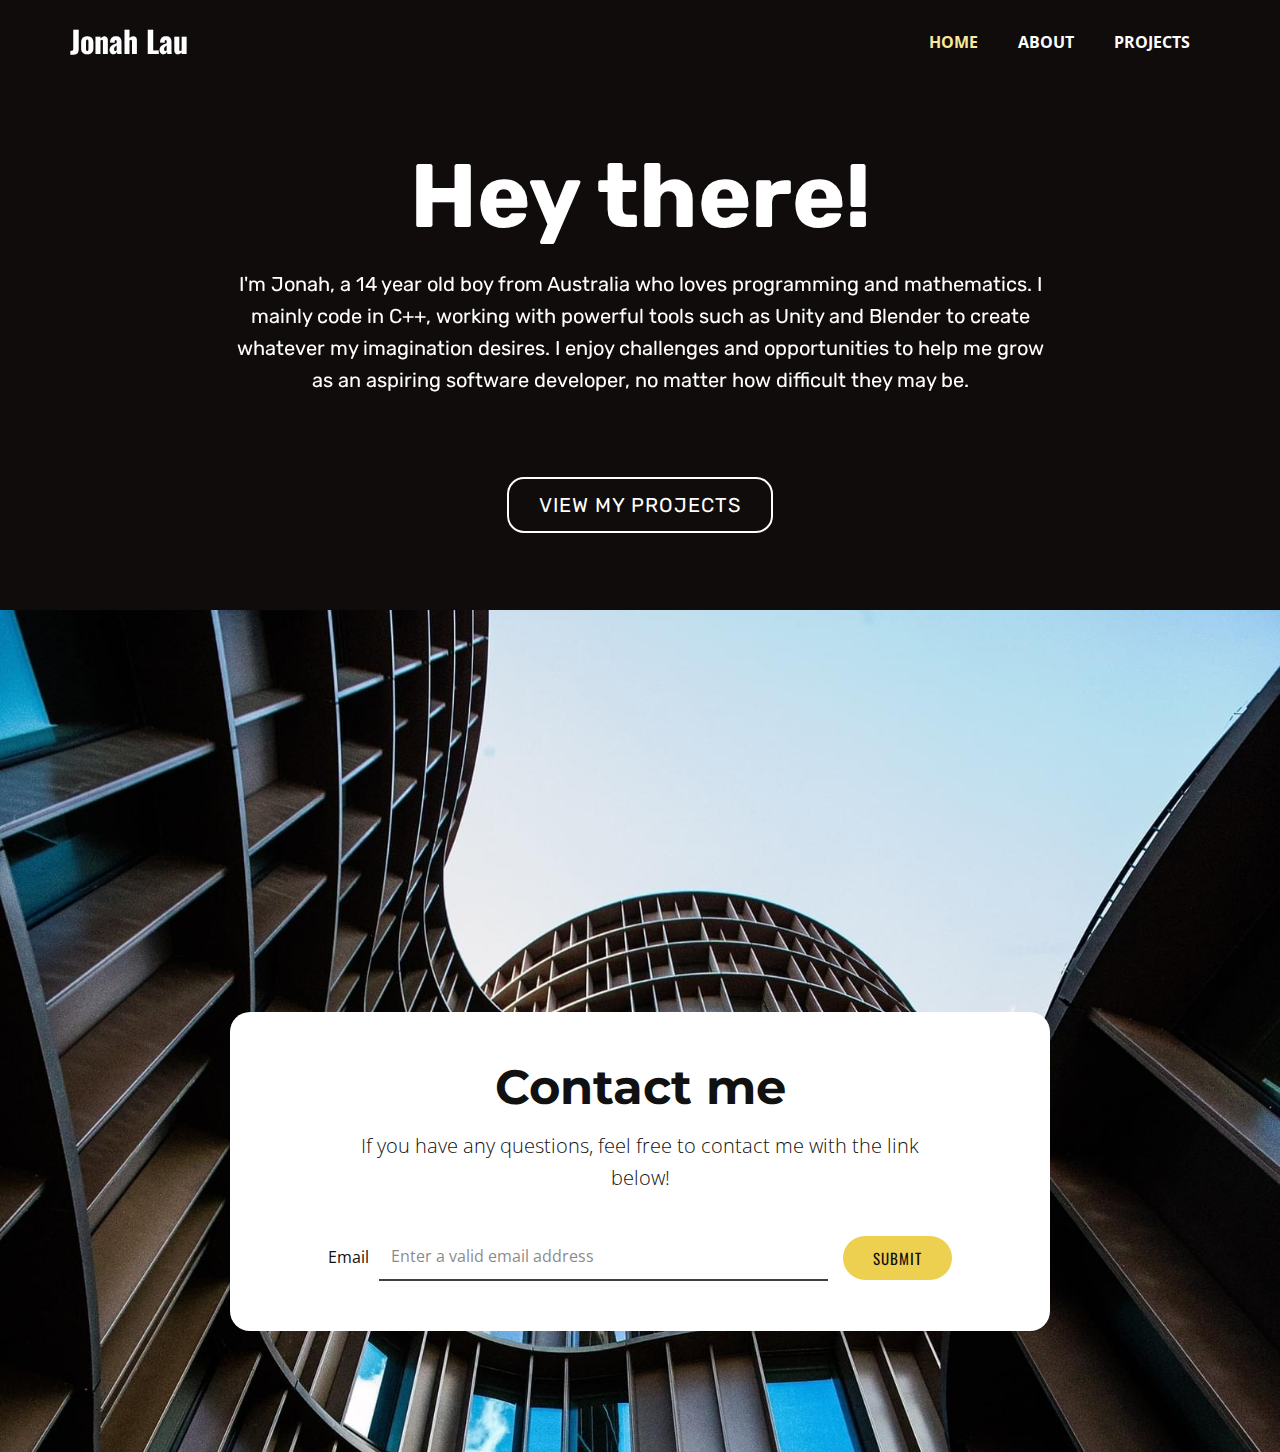
==== myWebsite/index.html @ 7a1a8f5a "First upload" ====
<!DOCTYPE html>
<html style="font-size: 16px;" lang="en"><head>
    <meta name="viewport" content="width=device-width, initial-scale=1.0">
    <meta charset="utf-8">
    <meta name="keywords" content="​Award Winning​ Design Agency, ​Our way, ​Partner with Codal
&amp;amp; strategize for the future, Meet The Team, ​We create and improve web &amp;amp; mobile products, Testimonials, About Us, Be the first to know, Contact Us">
    <meta name="description" content="">
    <title>Home</title>
    <link rel="stylesheet" href="nicepage.css" media="screen">
<link rel="stylesheet" href="Home.css" media="screen">
    <script class="u-script" type="text/javascript" src="jquery.js" defer=""></script>
    <script class="u-script" type="text/javascript" src="nicepage.js" defer=""></script>
    <meta name="generator" content="Nicepage 4.19.3, nicepage.com">
    <link id="u-theme-google-font" rel="stylesheet" href="https://fonts.googleapis.com/css?family=Montserrat:100,100i,200,200i,300,300i,400,400i,500,500i,600,600i,700,700i,800,800i,900,900i|Open+Sans:300,300i,400,400i,500,500i,600,600i,700,700i,800,800i">
    <link id="u-page-google-font" rel="stylesheet" href="https://fonts.googleapis.com/css?family=Montserrat:100,100i,200,200i,300,300i,400,400i,500,500i,600,600i,700,700i,800,800i,900,900i|Oswald:200,300,400,500,600,700|Rubik:300,300i,400,400i,500,500i,600,600i,700,700i,800,800i,900,900i">
    
    
    
    <script type="application/ld+json">{
		"@context": "http://schema.org",
		"@type": "Organization",
		"name": "myWebsite"
}</script>
    <meta name="theme-color" content="#478ac9">
    <meta property="og:title" content="Home">
    <meta property="og:type" content="website">
  </head>
  <body data-home-page="Home.html" data-home-page-title="Home" class="u-body u-xl-mode" data-lang="en"><header class="u-clearfix u-custom-color-1 u-header u-header" id="sec-663f"><div class="u-clearfix u-sheet u-valign-middle u-sheet-1">
        <nav class="u-menu u-menu-one-level u-offcanvas u-menu-1" data-responsive-from="MD">
          <div class="menu-collapse" style="font-size: 1rem; letter-spacing: 0px; text-transform: uppercase; font-weight: 700;">
            <a class="u-button-style u-custom-left-right-menu-spacing u-custom-padding-bottom u-custom-text-active-color u-custom-text-hover-color u-custom-top-bottom-menu-spacing u-nav-link u-text-active-palette-1-base u-text-hover-palette-2-base" href="#">
              <svg class="u-svg-link" viewBox="0 0 24 24"><use xmlns:xlink="http://www.w3.org/1999/xlink" xlink:href="#menu-hamburger"></use></svg>
              <svg class="u-svg-content" version="1.1" id="menu-hamburger" viewBox="0 0 16 16" x="0px" y="0px" xmlns:xlink="http://www.w3.org/1999/xlink" xmlns="http://www.w3.org/2000/svg"><g><rect y="1" width="16" height="2"></rect><rect y="7" width="16" height="2"></rect><rect y="13" width="16" height="2"></rect>
</g></svg>
            </a>
          </div>
          <div class="u-custom-menu u-nav-container">
            <ul class="u-nav u-unstyled u-nav-1"><li class="u-nav-item"><a class="u-button-style u-nav-link u-text-active-palette-3-light-2 u-text-hover-custom-color-2" href="Home.html" style="padding: 10px 20px;">Home</a>
</li><li class="u-nav-item"><a class="u-button-style u-nav-link u-text-active-palette-3-light-2 u-text-hover-custom-color-2" href="About.html" style="padding: 10px 20px;">About</a>
</li><li class="u-nav-item"><a class="u-button-style u-nav-link u-text-active-palette-3-light-2 u-text-hover-custom-color-2" href="Projects.html" style="padding: 10px 20px;">Projects</a>
</li></ul>
          </div>
          <div class="u-custom-menu u-nav-container-collapse">
            <div class="u-black u-container-style u-inner-container-layout u-opacity u-opacity-95 u-sidenav">
              <div class="u-inner-container-layout u-sidenav-overflow">
                <div class="u-menu-close"></div>
                <ul class="u-align-center u-nav u-popupmenu-items u-unstyled u-nav-2"><li class="u-nav-item"><a class="u-button-style u-nav-link" href="Home.html">Home</a>
</li><li class="u-nav-item"><a class="u-button-style u-nav-link" href="About.html">About</a>
</li><li class="u-nav-item"><a class="u-button-style u-nav-link" href="Projects.html">Projects</a>
</li></ul>
              </div>
            </div>
            <div class="u-black u-menu-overlay u-opacity u-opacity-70"></div>
          </div>
        </nav>
        <h2 class="u-custom-font u-font-oswald u-text u-text-default u-text-1" data-animation-name="customAnimationIn" data-animation-duration="1000" data-animation-direction="">Jonah Lau</h2>
      </div></header>
    <section class="u-align-center u-clearfix u-custom-color-1 u-section-1" id="carousel_5b1a">
      <div class="u-clearfix u-sheet u-sheet-1">
        <h2 class="u-custom-font u-text u-text-default u-text-1" data-animation-name="customAnimationIn" data-animation-duration="1500" data-animation-delay="250">Hey there!</h2>
        <p class="u-custom-font u-text u-text-2" data-animation-name="customAnimationIn" data-animation-duration="1500" data-animation-delay="500">I'm Jonah, a 14 year old boy from Australia who loves programming and mathematics. I mainly code in C++, working with powerful tools such as Unity and Blender to create whatever my imagination desires. I enjoy challenges and opportunities to help me grow as an aspiring software developer, no matter how difficult they may be.</p>
        <a href="Projects.html" class="u-border-2 u-border-white u-btn u-btn-round u-button-style u-custom-font u-none u-radius-17 u-btn-1">view my projects</a>
      </div>
    </section>
    <section class="u-align-center u-clearfix u-image u-section-2" src="" data-image-width="1610" data-image-height="1080" id="sec-9d25">
      <div class="u-clearfix u-sheet u-sheet-1">
        <div class="u-align-center u-container-style u-expanded-width-sm u-expanded-width-xs u-group u-radius-20 u-shape-round u-white u-group-1">
          <div class="u-container-layout u-container-layout-1">
            <h2 class="u-text u-text-1">Contact me</h2>
            <p class="u-large-text u-text u-text-font u-text-variant u-text-2">If you have any questions, feel free to contact me with the link below!</p>
            <div class="u-form u-form-1">
              <form action="./scripts/form-9d25.php" class="u-clearfix u-form-horizontal u-form-spacing-15 u-inner-form" source="customphp" style="">
                <div class="u-form-email u-form-group">
                  <label for="email-7771" class="u-label">Email</label>
                  <input type="email" placeholder="Enter a valid email address" id="email-7771" name="email" class="u-border-2 u-border-grey-75 u-border-no-left u-border-no-right u-border-no-top u-input u-input-rectangle" required="">
                </div>
                <div class="u-form-group u-form-submit">
                  <a href="#" class="u-border-none u-btn u-btn-round u-btn-submit u-button-style u-custom-color-2 u-custom-font u-font-oswald u-radius-50 u-btn-1">Submit</a>
                  <input type="submit" value="submit" class="u-form-control-hidden">
                </div>
                <div class="u-form-send-message u-form-send-success">Thank you! Your message has been sent.</div>
                <div class="u-form-send-error u-form-send-message">Unable to send your message. Please fix errors then try again.</div>
                <input type="hidden" value="" name="recaptchaResponse">
              </form>
            </div>
          </div>
        </div>
      </div>
    </section>
    

  
</body></html>
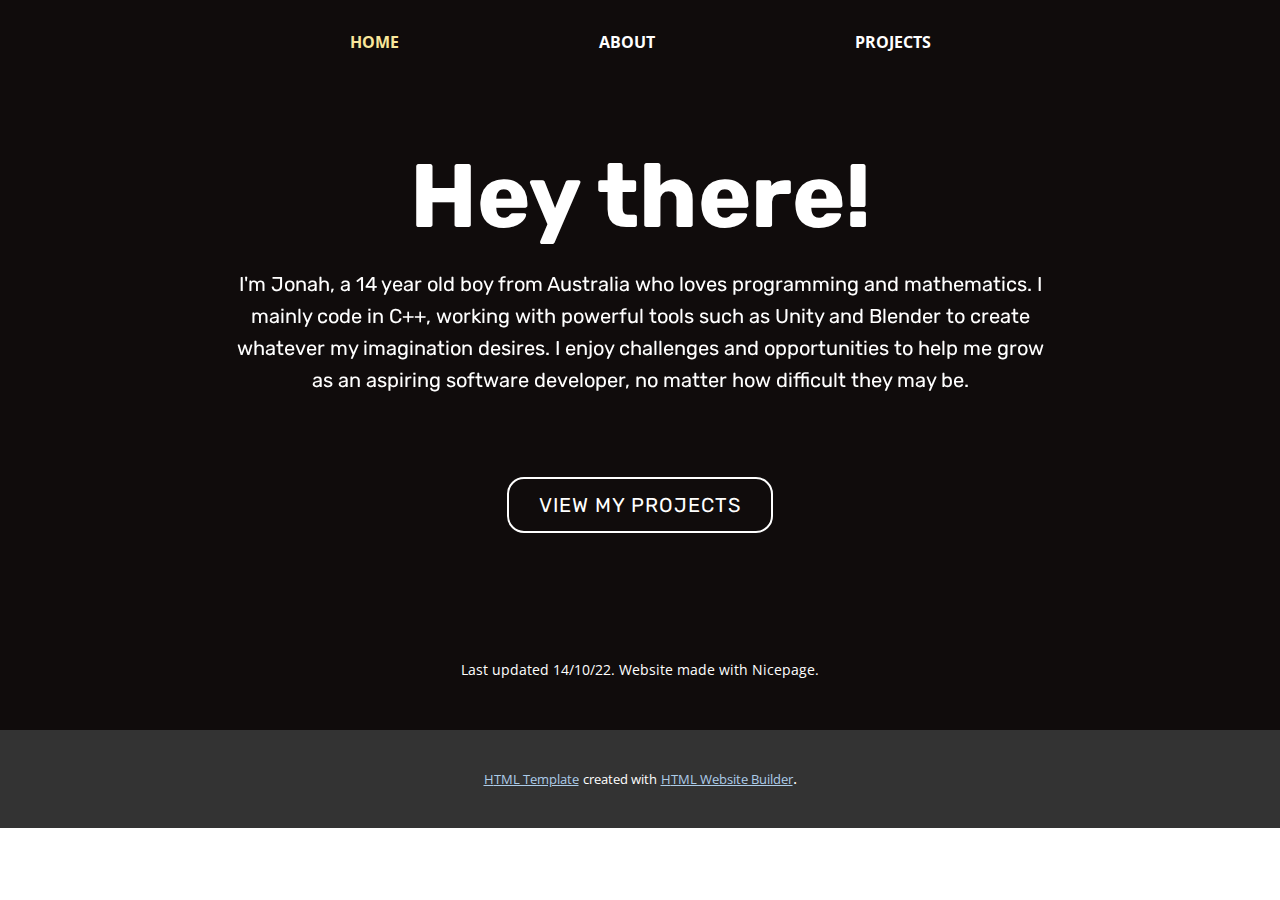
==== commit 0e731f0b: "Website update" ====
--- a/myWebsite/index.html
+++ b/myWebsite/index.html
@@ -12,8 +12,7 @@
     <script class="u-script" type="text/javascript" src="nicepage.js" defer=""></script>
     <meta name="generator" content="Nicepage 4.19.3, nicepage.com">
     <link id="u-theme-google-font" rel="stylesheet" href="https://fonts.googleapis.com/css?family=Montserrat:100,100i,200,200i,300,300i,400,400i,500,500i,600,600i,700,700i,800,800i,900,900i|Open+Sans:300,300i,400,400i,500,500i,600,600i,700,700i,800,800i">
-    <link id="u-page-google-font" rel="stylesheet" href="https://fonts.googleapis.com/css?family=Montserrat:100,100i,200,200i,300,300i,400,400i,500,500i,600,600i,700,700i,800,800i,900,900i|Oswald:200,300,400,500,600,700|Rubik:300,300i,400,400i,500,500i,600,600i,700,700i,800,800i,900,900i">
-    
+    <link id="u-page-google-font" rel="stylesheet" href="https://fonts.googleapis.com/css?family=Rubik:300,300i,400,400i,500,500i,600,600i,700,700i,800,800i,900,900i">
     
     
     <script type="application/ld+json">{
@@ -25,8 +24,8 @@
     <meta property="og:title" content="Home">
     <meta property="og:type" content="website">
   </head>
-  <body data-home-page="Home.html" data-home-page-title="Home" class="u-body u-xl-mode" data-lang="en"><header class="u-clearfix u-custom-color-1 u-header u-header" id="sec-663f"><div class="u-clearfix u-sheet u-valign-middle u-sheet-1">
-        <nav class="u-menu u-menu-one-level u-offcanvas u-menu-1" data-responsive-from="MD">
+  <body data-home-page="Home.html" data-home-page-title="Home" class="u-body u-xl-mode" data-lang="en"><header class="u-clearfix u-custom-color-1 u-header u-header" id="sec-663f"><div class="u-clearfix u-sheet u-sheet-1">
+        <nav class="u-align-center u-menu u-menu-one-level u-offcanvas u-menu-1" data-responsive-from="MD">
           <div class="menu-collapse" style="font-size: 1rem; letter-spacing: 0px; text-transform: uppercase; font-weight: 700;">
             <a class="u-button-style u-custom-left-right-menu-spacing u-custom-padding-bottom u-custom-text-active-color u-custom-text-hover-color u-custom-top-bottom-menu-spacing u-nav-link u-text-active-palette-1-base u-text-hover-palette-2-base" href="#">
               <svg class="u-svg-link" viewBox="0 0 24 24"><use xmlns:xlink="http://www.w3.org/1999/xlink" xlink:href="#menu-hamburger"></use></svg>
@@ -35,9 +34,9 @@
             </a>
           </div>
           <div class="u-custom-menu u-nav-container">
-            <ul class="u-nav u-unstyled u-nav-1"><li class="u-nav-item"><a class="u-button-style u-nav-link u-text-active-palette-3-light-2 u-text-hover-custom-color-2" href="Home.html" style="padding: 10px 20px;">Home</a>
-</li><li class="u-nav-item"><a class="u-button-style u-nav-link u-text-active-palette-3-light-2 u-text-hover-custom-color-2" href="About.html" style="padding: 10px 20px;">About</a>
-</li><li class="u-nav-item"><a class="u-button-style u-nav-link u-text-active-palette-3-light-2 u-text-hover-custom-color-2" href="Projects.html" style="padding: 10px 20px;">Projects</a>
+            <ul class="u-nav u-unstyled u-nav-1"><li class="u-nav-item"><a class="u-button-style u-nav-link u-text-active-palette-3-light-2 u-text-hover-custom-color-2" href="Home.html" style="padding: 10px 100px;">Home</a>
+</li><li class="u-nav-item"><a class="u-button-style u-nav-link u-text-active-palette-3-light-2 u-text-hover-custom-color-2" href="About.html" style="padding: 10px 100px;">About</a>
+</li><li class="u-nav-item"><a class="u-button-style u-nav-link u-text-active-palette-3-light-2 u-text-hover-custom-color-2" href="Projects.html" style="padding: 10px 100px;">Projects</a>
 </li></ul>
           </div>
           <div class="u-custom-menu u-nav-container-collapse">
@@ -53,41 +52,29 @@
             <div class="u-black u-menu-overlay u-opacity u-opacity-70"></div>
           </div>
         </nav>
-        <h2 class="u-custom-font u-font-oswald u-text u-text-default u-text-1" data-animation-name="customAnimationIn" data-animation-duration="1000" data-animation-direction="">Jonah Lau</h2>
       </div></header>
     <section class="u-align-center u-clearfix u-custom-color-1 u-section-1" id="carousel_5b1a">
       <div class="u-clearfix u-sheet u-sheet-1">
-        <h2 class="u-custom-font u-text u-text-default u-text-1" data-animation-name="customAnimationIn" data-animation-duration="1500" data-animation-delay="250">Hey there!</h2>
+        <h2 class="u-custom-font u-text u-text-default u-text-1" data-animation-name="customAnimationIn" data-animation-duration="1000" data-animation-delay="250" data-animation-direction="X">Hey there!</h2>
         <p class="u-custom-font u-text u-text-2" data-animation-name="customAnimationIn" data-animation-duration="1500" data-animation-delay="500">I'm Jonah, a 14 year old boy from Australia who loves programming and mathematics. I mainly code in C++, working with powerful tools such as Unity and Blender to create whatever my imagination desires. I enjoy challenges and opportunities to help me grow as an aspiring software developer, no matter how difficult they may be.</p>
         <a href="Projects.html" class="u-border-2 u-border-white u-btn u-btn-round u-button-style u-custom-font u-none u-radius-17 u-btn-1">view my projects</a>
       </div>
     </section>
-    <section class="u-align-center u-clearfix u-image u-section-2" src="" data-image-width="1610" data-image-height="1080" id="sec-9d25">
-      <div class="u-clearfix u-sheet u-sheet-1">
-        <div class="u-align-center u-container-style u-expanded-width-sm u-expanded-width-xs u-group u-radius-20 u-shape-round u-white u-group-1">
-          <div class="u-container-layout u-container-layout-1">
-            <h2 class="u-text u-text-1">Contact me</h2>
-            <p class="u-large-text u-text u-text-font u-text-variant u-text-2">If you have any questions, feel free to contact me with the link below!</p>
-            <div class="u-form u-form-1">
-              <form action="./scripts/form-9d25.php" class="u-clearfix u-form-horizontal u-form-spacing-15 u-inner-form" source="customphp" style="">
-                <div class="u-form-email u-form-group">
-                  <label for="email-7771" class="u-label">Email</label>
-                  <input type="email" placeholder="Enter a valid email address" id="email-7771" name="email" class="u-border-2 u-border-grey-75 u-border-no-left u-border-no-right u-border-no-top u-input u-input-rectangle" required="">
-                </div>
-                <div class="u-form-group u-form-submit">
-                  <a href="#" class="u-border-none u-btn u-btn-round u-btn-submit u-button-style u-custom-color-2 u-custom-font u-font-oswald u-radius-50 u-btn-1">Submit</a>
-                  <input type="submit" value="submit" class="u-form-control-hidden">
-                </div>
-                <div class="u-form-send-message u-form-send-success">Thank you! Your message has been sent.</div>
-                <div class="u-form-send-error u-form-send-message">Unable to send your message. Please fix errors then try again.</div>
-                <input type="hidden" value="" name="recaptchaResponse">
-              </form>
-            </div>
-          </div>
-        </div>
-      </div>
+    
+    
+    <footer class="u-align-center u-clearfix u-custom-color-1 u-footer u-footer" id="sec-ac21"><div class="u-clearfix u-sheet u-valign-middle u-sheet-1">
+        <p class="u-small-text u-text u-text-variant u-text-1">Last updated 14/10/22. Website made with Nicepage.</p>
+      </div></footer>
+    <section class="u-backlink u-clearfix u-grey-80">
+      <a class="u-link" href="https://nicepage.com/html-templates" target="_blank">
+        <span>HTML Template</span>
+      </a>
+      <p class="u-text">
+        <span>created with</span>
+      </p>
+      <a class="u-link" href="https://nicepage.com/html-website-builder" target="_blank">
+        <span>HTML Website Builder</span>
+      </a>. 
     </section>
-    
-
   
 </body></html>--- a/myWebsite/nicepage.css
+++ b/myWebsite/nicepage.css
@@ -38288,43 +38288,26 @@
 }
 
 .u-header .u-sheet-1 {
-  min-height: 80px;
+  min-height: 84px;
 }
 
 .u-header .u-menu-1 {
-  margin: 24px 0 0 auto;
+  margin: 24px auto;
 }
 
 .u-header .u-nav-1 {
   font-weight: 700;
   font-size: 1rem;
   text-transform: uppercase;
+  letter-spacing: normal;
 }
 
 .u-header .u-nav-2 {
   font-size: 1.25rem;
 }
-
-.u-header .u-text-1 {
-  font-size: 1.875rem;
-  --animation-custom_in-translate_x: 0px;
-  --animation-custom_in-translate_y: 0px;
-  --animation-custom_in-opacity: 0;
-  --animation-custom_in-rotate: 0deg;
-  --animation-custom_in-scale: 1;
-  margin: -36px auto 27px 0;
-}
 @media (max-width: 1199px) {
   .u-header .u-menu-1 {
     width: auto;
-  }
-
-  .u-header .u-nav-1 {
-    letter-spacing: normal;
-  }
-
-  .u-header .u-text-1 {
-    margin-top: -36px;
   }
 }
 
--- a/myWebsite/Home.css
+++ b/myWebsite/Home.css
@@ -7,15 +7,15 @@
 }
 
 .u-section-1 .u-text-1 {
-  --animation-custom_in-translate_x: 0px;
-  --animation-custom_in-translate_y: -300px;
-  --animation-custom_in-opacity: 0;
-  --animation-custom_in-rotate: 0deg;
-  --animation-custom_in-scale: 1;
   font-family: Rubik;
   line-height: 1.18;
   letter-spacing: 0px;
   font-size: 5.625rem;
+  --animation-custom_in-translate_x: 0px;
+  --animation-custom_in-translate_y: 0px;
+  --animation-custom_in-opacity: 0;
+  --animation-custom_in-rotate: 0deg;
+  --animation-custom_in-scale: 1;
   margin: 60px auto 0;
 }
 
@@ -40,6 +40,12 @@
   margin: 81px auto 60px;
 }
 
+@media (max-width: 1199px) {
+  .u-section-1 .u-text-1 {
+    --animation-custom_in-translate_y: -300px;
+  }
+}
+
 @media (max-width: 991px) {
   .u-section-1 .u-text-2 {
     width: 720px;
@@ -60,133 +66,4 @@
   .u-section-1 .u-text-2 {
     width: 340px;
   }
-} .u-section-2 {
-  background-image: url("images/-min.jpg");
-  background-position: 50% 50%;
-}
-
-.u-section-2 .u-sheet-1 {
-  min-height: 842px;
-}
-
-.u-section-2 .u-group-1 {
-  width: 820px;
-  min-height: 319px;
-  height: auto;
-  margin: 402px auto 60px;
-}
-
-.u-section-2 .u-container-layout-1 {
-  padding: 30px;
-}
-
-.u-section-2 .u-text-1 {
-  font-size: 3rem;
-  margin: 19px 0 0;
-}
-
-.u-section-2 .u-text-2 {
-  font-weight: 300;
-  margin: 16px 76px 0;
-}
-
-.u-section-2 .u-form-1 {
-  height: 47px;
-  width: 624px;
-  margin: 40px auto 0;
-}
-
-.u-section-2 .u-btn-1 {
-  background-image: none;
-  font-size: 0.9375rem;
-  letter-spacing: 1px;
-  text-transform: uppercase;
-}
-
-@media (max-width: 1199px) {
-  .u-section-2 .u-sheet-1 {
-    min-height: 694px;
-  }
-
-  .u-section-2 .u-group-1 {
-    height: auto;
-  }
-}
-
-@media (max-width: 991px) {
-  .u-section-2 .u-sheet-1 {
-    min-height: 532px;
-  }
-
-  .u-section-2 .u-group-1 {
-    width: 720px;
-  }
-
-  .u-section-2 .u-text-2 {
-    margin-left: 26px;
-    margin-right: 26px;
-  }
-}
-
-@media (max-width: 767px) {
-  .u-section-2 .u-sheet-1 {
-    min-height: 824px;
-  }
-
-  .u-section-2 .u-group-1 {
-    min-height: 381px;
-    margin-top: 326px;
-    margin-right: initial;
-    margin-left: initial;
-    width: auto;
-  }
-
-  .u-section-2 .u-container-layout-1 {
-    padding-top: 22px;
-    padding-bottom: 22px;
-  }
-
-  .u-section-2 .u-text-1 {
-    width: auto;
-    font-size: 2.25rem;
-  }
-
-  .u-section-2 .u-text-2 {
-    width: auto;
-    margin-left: 0;
-    margin-right: 0;
-  }
-
-  .u-section-2 .u-form-1 {
-    height: 114px;
-    width: 455px;
-  }
-}
-
-@media (max-width: 575px) {
-  .u-section-2 .u-sheet-1 {
-    min-height: 702px;
-  }
-
-  .u-section-2 .u-group-1 {
-    min-height: 385px;
-    margin-top: 200px;
-    width: auto;
-    margin-right: initial;
-    margin-left: initial;
-  }
-
-  .u-section-2 .u-container-layout-1 {
-    padding-left: 20px;
-    padding-right: 20px;
-  }
-
-  .u-section-2 .u-text-1 {
-    font-size: 1.5rem;
-    margin-top: 8px;
-  }
-
-  .u-section-2 .u-form-1 {
-    width: 288px;
-  }
 }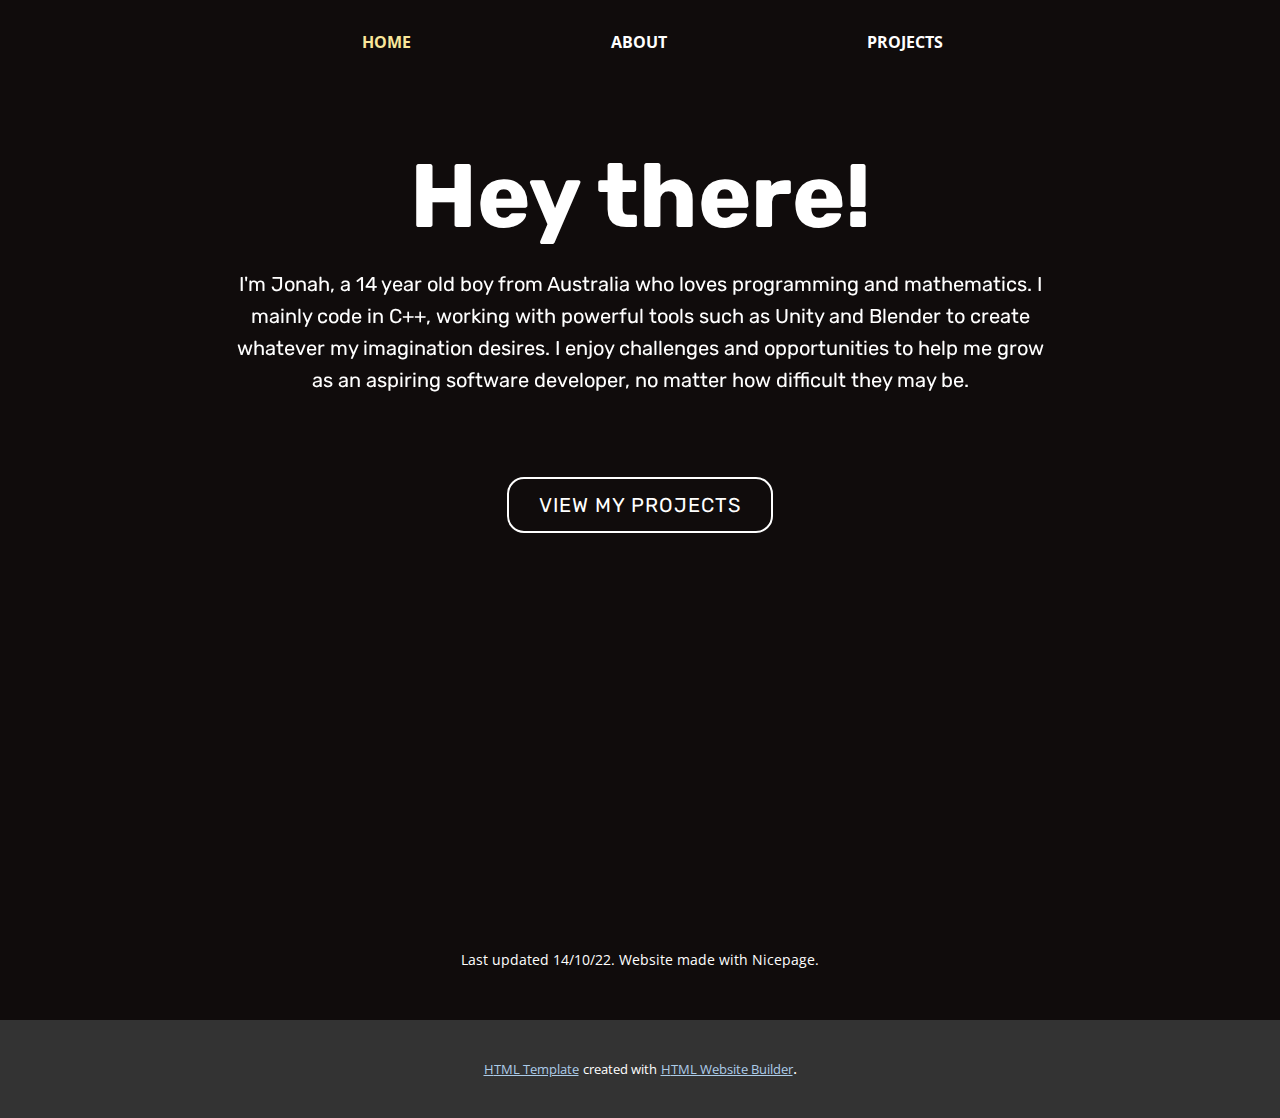
==== commit 40e2e064: "Website update" ====
--- a/myWebsite/index.html
+++ b/myWebsite/index.html
@@ -24,9 +24,9 @@
     <meta property="og:title" content="Home">
     <meta property="og:type" content="website">
   </head>
-  <body data-home-page="Home.html" data-home-page-title="Home" class="u-body u-xl-mode" data-lang="en"><header class="u-clearfix u-custom-color-1 u-header u-header" id="sec-663f"><div class="u-clearfix u-sheet u-sheet-1">
+  <body data-home-page="Home.html" data-home-page-title="Home" class="u-body u-xl-mode" data-lang="en"><header class="u-clearfix u-custom-color-1 u-header u-header" id="sec-663f"><div class="u-clearfix u-sheet u-valign-middle u-sheet-1">
         <nav class="u-align-center u-menu u-menu-one-level u-offcanvas u-menu-1" data-responsive-from="MD">
-          <div class="menu-collapse" style="font-size: 1rem; letter-spacing: 0px; text-transform: uppercase; font-weight: 700;">
+          <div class="menu-collapse u-custom-font" style="font-size: 1rem; letter-spacing: 0px; text-transform: uppercase; font-weight: 700; font-family: Rubik;">
             <a class="u-button-style u-custom-left-right-menu-spacing u-custom-padding-bottom u-custom-text-active-color u-custom-text-hover-color u-custom-top-bottom-menu-spacing u-nav-link u-text-active-palette-1-base u-text-hover-palette-2-base" href="#">
               <svg class="u-svg-link" viewBox="0 0 24 24"><use xmlns:xlink="http://www.w3.org/1999/xlink" xlink:href="#menu-hamburger"></use></svg>
               <svg class="u-svg-content" version="1.1" id="menu-hamburger" viewBox="0 0 16 16" x="0px" y="0px" xmlns:xlink="http://www.w3.org/1999/xlink" xmlns="http://www.w3.org/2000/svg"><g><rect y="1" width="16" height="2"></rect><rect y="7" width="16" height="2"></rect><rect y="13" width="16" height="2"></rect>
@@ -34,7 +34,7 @@
             </a>
           </div>
           <div class="u-custom-menu u-nav-container">
-            <ul class="u-nav u-unstyled u-nav-1"><li class="u-nav-item"><a class="u-button-style u-nav-link u-text-active-palette-3-light-2 u-text-hover-custom-color-2" href="Home.html" style="padding: 10px 100px;">Home</a>
+            <ul class="u-custom-font u-nav u-unstyled u-nav-1"><li class="u-nav-item"><a class="u-button-style u-nav-link u-text-active-palette-3-light-2 u-text-hover-custom-color-2" href="Home.html" style="padding: 10px 100px;">Home</a>
 </li><li class="u-nav-item"><a class="u-button-style u-nav-link u-text-active-palette-3-light-2 u-text-hover-custom-color-2" href="About.html" style="padding: 10px 100px;">About</a>
 </li><li class="u-nav-item"><a class="u-button-style u-nav-link u-text-active-palette-3-light-2 u-text-hover-custom-color-2" href="Projects.html" style="padding: 10px 100px;">Projects</a>
 </li></ul>
@@ -43,7 +43,7 @@
             <div class="u-black u-container-style u-inner-container-layout u-opacity u-opacity-95 u-sidenav">
               <div class="u-inner-container-layout u-sidenav-overflow">
                 <div class="u-menu-close"></div>
-                <ul class="u-align-center u-nav u-popupmenu-items u-unstyled u-nav-2"><li class="u-nav-item"><a class="u-button-style u-nav-link" href="Home.html">Home</a>
+                <ul class="u-align-center u-nav u-popupmenu-items u-unstyled u-nav-2" data-position=""><li class="u-nav-item"><a class="u-button-style u-nav-link" href="Home.html">Home</a>
 </li><li class="u-nav-item"><a class="u-button-style u-nav-link" href="About.html">About</a>
 </li><li class="u-nav-item"><a class="u-button-style u-nav-link" href="Projects.html">Projects</a>
 </li></ul>
--- a/myWebsite/nicepage.css
+++ b/myWebsite/nicepage.css
@@ -38292,7 +38292,7 @@
 }
 
 .u-header .u-menu-1 {
-  margin: 24px auto;
+  margin: 24px 167px 24px auto;
 }
 
 .u-header .u-nav-1 {
@@ -38307,12 +38307,24 @@
 }
 @media (max-width: 1199px) {
   .u-header .u-menu-1 {
+    margin-right: 167px;
+  }
+
+  .u-header .u-nav-1 {
+    font-family: Rubik;
+  }
+}
+@media (max-width: 991px) {
+  .u-header .u-menu-1 {
     width: auto;
   }
 }
 
-
-
+@media (max-width: 575px) {
+  .u-header .u-menu-1 {
+    margin-right: 105px;
+  }
+}
  .u-footer {
   background-image: none;
 }
--- a/myWebsite/Home.css
+++ b/myWebsite/Home.css
@@ -3,7 +3,7 @@
 }
 
 .u-section-1 .u-sheet-1 {
-  min-height: 526px;
+  min-height: 816px;
 }
 
 .u-section-1 .u-text-1 {
